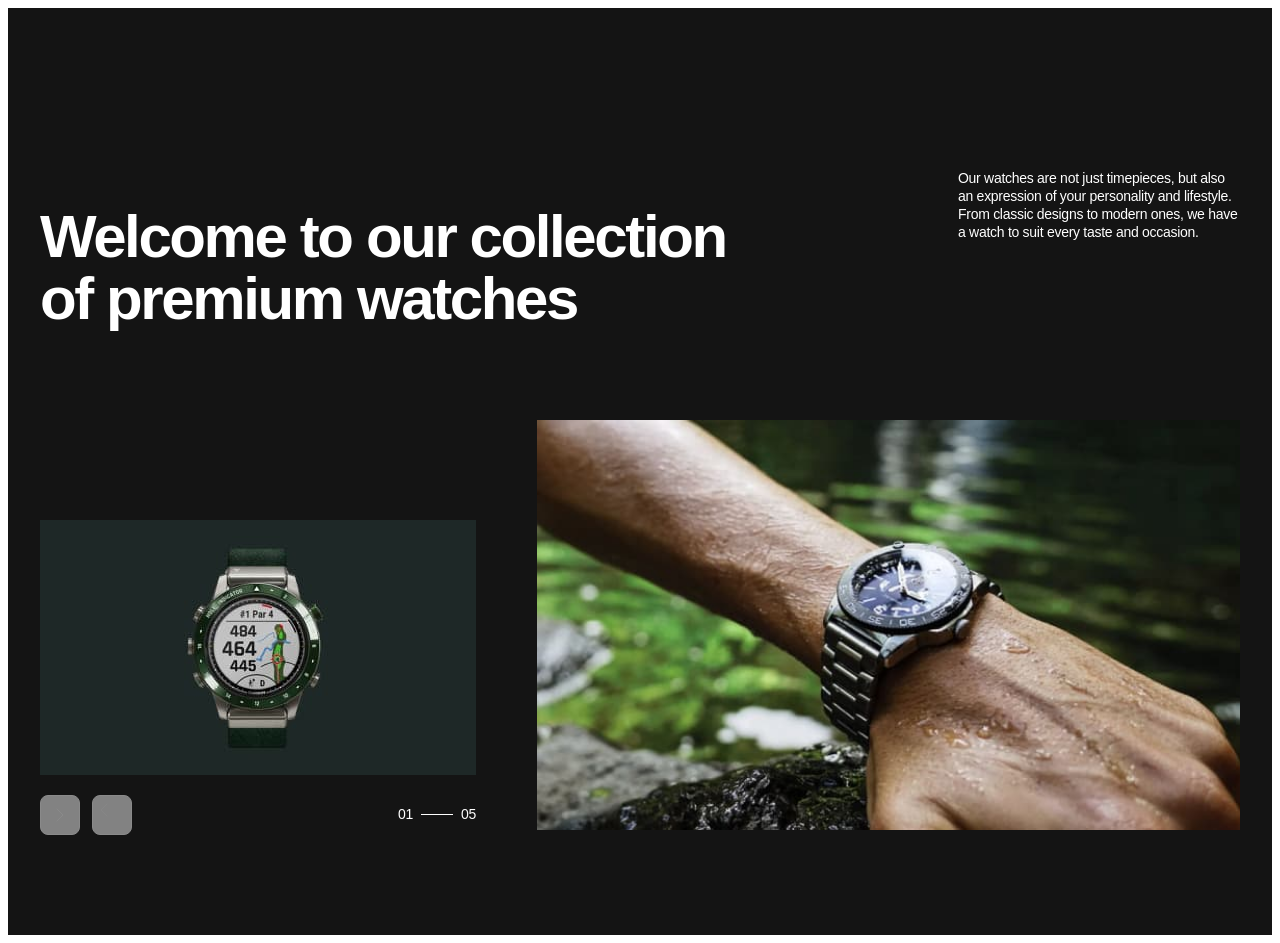
==== index.html @ 68abbcda "sample" ====
<!DOCTYPE html>
<html lang="en">

<head>
    <meta charset="UTF-8" />
    <meta name="keywords" content="premium watches" />
    <meta name="description"
        content="Our watches are not just timepieces, but also an expression of your personality and lifestyle. From classic designs to modern ones, we have a watch to suit every taste and occasion." />
    <link rel="icon" type="image/svg+xml" href="/favicon.svg" />
    <meta name="viewport" content="width=device-width, initial-scale=1.0" />
    <title>The Watch spot</title>
    <link href="https://unpkg.com/aos@2.3.1/dist/aos.css" rel="stylesheet" />
    <link rel="stylesheet" href="https://cdn.jsdelivr.net/npm/swiper@9/swiper-bundle.min.css" />
    <link rel="stylesheet" href="./css/sample.css" />
</head>

<body>
<section class="section hero-section">
    <div class="container">
        <div class="hero">
            <h1 class="hero-title">Welcome to our collection of premium watches</h1>
            <p class="hero-text">
                Our watches are not just timepieces, but 
                also an expression of your personality 
                and lifestyle. From classic designs to
                modern ones, we have a watch to suit 
                every taste and occasion.
            </p>
            <div class="hero-top-slider">
                <div class="swiper-container hero-slider">
                    <div class="swiper-wrapper">
                        <div class="swiper-slide">
                            <img srcset="./img/1@2x.jpg 2x" src="./img/1.jpg" alt="watches"
                                width="266" height="200" />
                        </div>
                        <div class="swiper-slide">
                            <img srcset="./img/2@2x.jpg 2x" src="./img/2.jpg" alt="watches"
                                width="266" height="200" />
                        </div>
                        <div class="swiper-slide">
                            <img srcset="./img/3@2x.jpg 2x" src="./img/3.jpg" alt="watches"
                                width="266" height="200" />
                        </div>
                        <div class="swiper-slide">
                            <img srcset="./img/4@2x.jpg 2x" src="./img/4.jpg" alt="watches"
                                width="266" height="200" />
                        </div>
                        <div class="swiper-slide">
                            <img srcset="./img/5@2x.jpg 2x" src="./img/5.jpg" alt="watches"
                                width="266" height="200" />
                        </div>
                    </div>
                </div>
                <div class="slider-arrows">
                    <button type="button" class="swiper-arrows swiper-back">
                        <svg width="18" height="18">
                            <use href="./img/icons.svg#arrow_left"></use>
                        </svg>
                    </button>
                    <button type="button" class="swiper-arrows swiper-next">
                        <svg width="18" height="18">
                            <use href="./img/icons.svg#arrow_right"></use>
                        </svg>
                    </button>
                    <div class="swiper-number">
                        <span class="slide-first">01</span>
                        <span class="slide-last">05</span>
                    </div>
                </div>
            </div>
            <picture class="hero-image">
                <source srcset="./img/hero-img-mob@2x.jpg 2x, ./img/hero-img-mob.jpg"
                    media="(max-width: 767px)" />
                <source srcset="./img/hero-img-tablet@2x.jpg 2x, ./img/hero-img-tablet.jpg"
                    media="(min-width: 768px) and (max-width: 1279px)" />
                <source
                    srcset="./img/hero-img-desktop@2x.jpg 2x, ./img/hero-img-desktop.jpg"
                    media="(min-width: 1280px)" />
                <img src="./img/hero-img-mob.jpg" alt="watches" width="335" height="410" />
            </picture>
        </div>
    </div>
</section>


    <script src="https://cdn.jsdelivr.net/npm/swiper@9/swiper-bundle.min.js"></script>
    <script src="https://unpkg.com/aos@2.3.1/dist/aos.js"></script>
    <script src="js/hero_slider.js"></script>

</body>

</html>
---- css/sample.css ----
:root {
   --white-color: #ffffff;
   --white-transparent-color: rgba(255, 255, 255, 0.5);
   --black-color: #141414;
   --dark-green-color: #1e2827;
   --dark-gray-color: rgba(20, 20, 20, 0.5);
   --light-gray-color: rgba(20, 20, 20, 0.4);
   --copy-color: #c6cdd1;
   --red: red;
   --cubic: cubic-bezier(0.4, 0, 0.2, 1);

   font-family: Epilogue, Helvetica, Arial, sans-serif;
   font-size: 14px;
   line-height: 1.285714;
   font-weight: normal;
   letter-spacing: -0.02em;

   color: var(--black-color);
   background-color: var(--white-color);

   font-synthesis: none;
   text-rendering: optimizeLegibility;
   -webkit-font-smoothing: antialiased;
   -moz-osx-font-smoothing: grayscale;
   -webkit-text-size-adjust: 100%;
}

.body {
   display: inline-flex;
   flex-wrap: wrap;
   align-content: space-between;
   width: 100%;
   height: auto;
   min-height: 100vh;
}

.body.lock {
   overflow-x: hidden;
   overflow-y: hidden;
}

.container {
   position: relative;
   margin: 0 auto;
   padding: 0px 32px;
}

.section {
   position: relative;
   overflow-x: hidden;
   overflow-y: auto;
   padding: 100px 0px;
}

.hero-section {
   background: var(--black-color);
   color: var(--white-color);
   padding-top: 122px;
}

.hero {
   display: flex;
   flex-wrap: wrap;
   align-items: center;
   width: 100%;
   position: relative;
   gap: 40px 20px;
}
.hero-title {
   max-width: 750px;
   font-weight: 600;
   font-size: 60px;
   line-height: calc(62 / 60);
   letter-spacing: -0.04em;
   order: 1;
}
.hero-text {
   font-weight: 300;
   max-width: 248px;
   margin-left: auto;
   order: 3;
}
.hero-top-slider {
   order: 2;
   position: relative;
   width: 436px;
}
.hero-slider {
   position: relative;
   overflow: hidden;
   width: 100%;
   height: 255px;
   background: var(--dark-green-color);
}

.hero-slider img {
   height: 100%;
   width: 100%;
}

.slider-arrows {
   display: flex;
   flex-wrap: wrap;
   justify-content: space-between;
   align-items: center;
   margin-top: 20px;
}

.swiper-arrows {
   display: flex;
   flex-wrap: wrap;
   justify-content: center;
   align-items: center;
   width: 40px;
   height: 40px;
   border: 1px solid var(--white-color);
   border-radius: 8px;
   opacity: 0.5;
   cursor: pointer;
   margin-right: 12px;
   transition: opacity 250ms var(--cubic);
}

.swiper-arrows svg {
   width: 24px;
   height: 24px;
}

.swiper-arrows:hover,
.swiper-arrows:focus {
   opacity: 1;
}
.swiper-next {
   margin-right: auto;
}

.swiper-number {
   display: flex;
   flex-wrap: wrap;
   justify-content: center;
   align-items: center;
}
.slide-first {
   display: flex;
   align-items: center;
}
.slide-first:after {
   content: '';
   display: block;
   width: 32px;
   height: 1px;
   margin: 0px 8px;
   background: var(--white-color);
}
.hero-image {
   order: 4;
}
.hero-image img {
   width: 100%;
}

@media screen and (max-width: 767px) {
   .hero-title {
      max-width: 653px;
      font-size: 38px;
      line-height: calc(40 / 38);
   }
   .hero-top-slider {
      width: 266px;
   }
   .hero-slider {
      height: 200px;
   }
   .swiper-arrows {
      width: 32px;
      height: 32px;
   }
   .swiper-arrows svg {
      width: 18px;
      height: 18px;
   }
}

@media screen and (min-width: 768px) and (max-width: 1279px) {
   .hero-section {
      padding-top: 146px;
   }
   .hero-text {
      padding-bottom: 60px;
   }
}

@media screen and (min-width: 1280px) {
   .hero-section {
      padding-top: 148px;
   }
   .hero-text {
      order: 2;
      max-width: 282px;
      align-self: flex-start;
   }
   .hero-image {
      margin-left: auto;
   }
   .hero-top-slider {
      align-self: flex-end;
   }
}
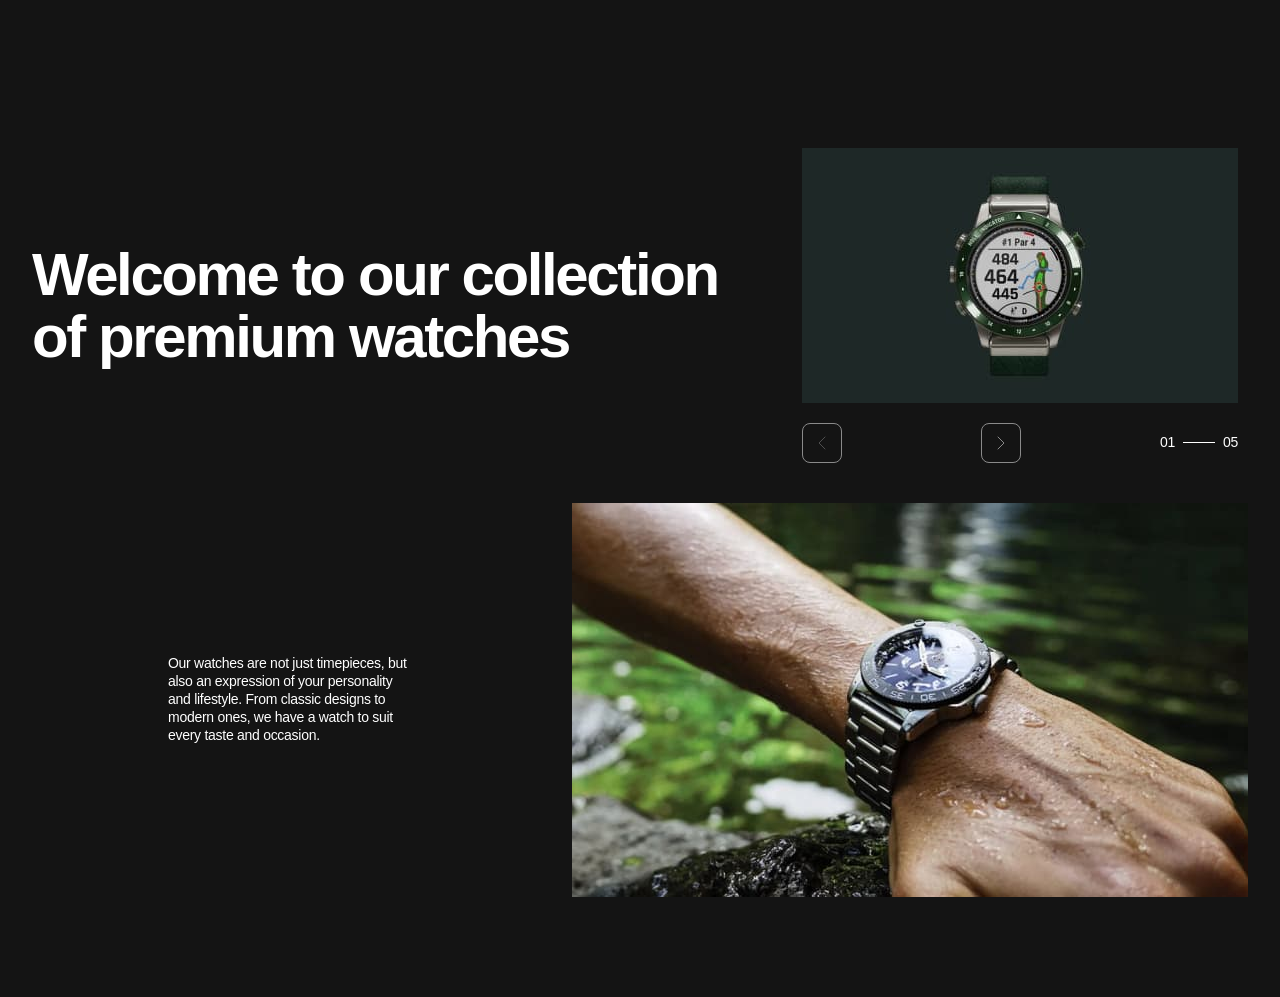
==== commit 9bd6bfa5: "sample" ====
--- a/index.html
+++ b/index.html
@@ -3,10 +3,6 @@
 
 <head>
     <meta charset="UTF-8" />
-    <meta name="keywords" content="premium watches" />
-    <meta name="description"
-        content="Our watches are not just timepieces, but also an expression of your personality and lifestyle. From classic designs to modern ones, we have a watch to suit every taste and occasion." />
-    <link rel="icon" type="image/svg+xml" href="/favicon.svg" />
     <meta name="viewport" content="width=device-width, initial-scale=1.0" />
     <title>The Watch spot</title>
     <link href="https://unpkg.com/aos@2.3.1/dist/aos.css" rel="stylesheet" />
@@ -18,46 +14,46 @@
 <section class="section hero-section">
     <div class="container">
         <div class="hero">
-            <h1 class="hero-title">Welcome to our collection of premium watches</h1>
-            <p class="hero-text">
+            <h1 class="hero_title">Welcome to our collection of premium watches</h1>
+            <p class="hero_text">
                 Our watches are not just timepieces, but 
                 also an expression of your personality 
                 and lifestyle. From classic designs to
                 modern ones, we have a watch to suit 
                 every taste and occasion.
             </p>
-            <div class="hero-top-slider">
-                <div class="swiper-container hero-slider">
-                    <div class="swiper-wrapper">
-                        <div class="swiper-slide">
+            <div class="hero_slider">
+                <div class="image-container hero-slider">
+                    <ul class="swiper-wrapper">
+                        <li class="swiper-slide">
                             <img srcset="./img/1@2x.jpg 2x" src="./img/1.jpg" alt="watches"
                                 width="266" height="200" />
-                        </div>
-                        <div class="swiper-slide">
+                        </li>
+                        <li class="swiper-slide">
                             <img srcset="./img/2@2x.jpg 2x" src="./img/2.jpg" alt="watches"
                                 width="266" height="200" />
-                        </div>
-                        <div class="swiper-slide">
+                        </li>
+                        <li class="swiper-slide">
                             <img srcset="./img/3@2x.jpg 2x" src="./img/3.jpg" alt="watches"
                                 width="266" height="200" />
-                        </div>
-                        <div class="swiper-slide">
+                        </li>
+                        <li class="swiper-slide">
                             <img srcset="./img/4@2x.jpg 2x" src="./img/4.jpg" alt="watches"
                                 width="266" height="200" />
-                        </div>
-                        <div class="swiper-slide">
+                        </li>
+                        <li class="swiper-slide">
                             <img srcset="./img/5@2x.jpg 2x" src="./img/5.jpg" alt="watches"
                                 width="266" height="200" />
-                        </div>
-                    </div>
+                        </li>
+                    </ul>
                 </div>
                 <div class="slider-arrows">
-                    <button type="button" class="swiper-arrows swiper-back">
+                    <button type="button" class="swiper-arrows prev">
                         <svg width="18" height="18">
                             <use href="./img/icons.svg#arrow_left"></use>
                         </svg>
                     </button>
-                    <button type="button" class="swiper-arrows swiper-next">
+                    <button type="button" class="swiper-arrows next">
                         <svg width="18" height="18">
                             <use href="./img/icons.svg#arrow_right"></use>
                         </svg>
--- a/css/sample.css
+++ b/css/sample.css
@@ -25,6 +25,93 @@
    -webkit-text-size-adjust: 100%;
 }
 
+*,
+::after,
+::before,
+legend {
+   box-sizing: border-box;
+}
+
+html {
+   line-height: 1.15;
+   -webkit-text-size-adjust: 100%;
+}
+
+body {
+   margin: 0;
+}
+
+img {
+   max-width: 100%;
+   height: auto;
+   border-style: none;
+   object-fit: cover;
+}
+
+h1,
+h2,
+h3,
+h4,
+h5,
+h6,
+ol,
+p,
+ul {
+   padding: 0;
+   margin: 0;
+}
+
+menu,
+ol,
+ul {
+   list-style: none;
+}
+
+button,
+input,
+optgroup,
+select,
+textarea {
+   font-family: inherit;
+   margin: 0;
+   padding: 0;
+   outline: 0;
+}
+
+button,
+select {
+   text-transform: none;
+}
+
+[type='button'],
+[type='reset'],
+[type='submit'],
+button {
+   -webkit-appearance: button;
+   border: 0;
+   background: 0;
+}
+
+[type='button']::-moz-focus-inner,
+[type='reset']::-moz-focus-inner,
+[type='submit']::-moz-focus-inner,
+button::-moz-focus-inner {
+   border-style: none;
+   padding: 0;
+}
+
+[type='button']:-moz-focusring,
+[type='reset']:-moz-focusring,
+[type='submit']:-moz-focusring,
+button:-moz-focusring {
+   outline: ButtonText dotted 1px;
+}
+
+img,
+svg {
+   display: block;
+}
+
 .body {
    display: inline-flex;
    flex-wrap: wrap;
@@ -66,7 +153,7 @@
    position: relative;
    gap: 40px 20px;
 }
-.hero-title {
+.hero_title {
    max-width: 750px;
    font-weight: 600;
    font-size: 60px;
@@ -74,13 +161,13 @@
    letter-spacing: -0.04em;
    order: 1;
 }
-.hero-text {
+.hero_text {
    font-weight: 300;
    max-width: 248px;
    margin-left: auto;
    order: 3;
 }
-.hero-top-slider {
+.hero_slider {
    order: 2;
    position: relative;
    width: 436px;
@@ -113,12 +200,51 @@
    align-items: center;
    width: 40px;
    height: 40px;
+   border-radius: 8px;
    border: 1px solid var(--white-color);
-   border-radius: 8px;
    opacity: 0.5;
    cursor: pointer;
    margin-right: 12px;
    transition: opacity 250ms var(--cubic);
+}
+
+.button {
+   display: inline-flex;
+   flex-wrap: wrap;
+   justify-content: center;
+   align-items: center;
+   font-size: 12px;
+   line-height: calc(14 / 12);
+   font-weight: normal;
+   padding: 17px 35px;
+   border-radius: 8px;
+   border: 1px solid var(--dark-green-color);
+   background: var(--dark-green-color);
+   color: var(--white-color);
+   text-transform: uppercase;
+   transition: 250ms var(--cubic);
+   cursor: pointer;
+}
+
+.button:hover,
+.button:focus {
+   border: 1px solid var(--white-color);
+}
+
+.button:disabled {
+   opacity: 0.5;
+   cursor: auto;
+   pointer-events: none;
+}
+
+.button.button--full {
+   width: 100%;
+}
+
+@media screen and (max-width: 767px) {
+   .button {
+      padding: 14px 28px;
+   }
 }
 
 .swiper-arrows svg {
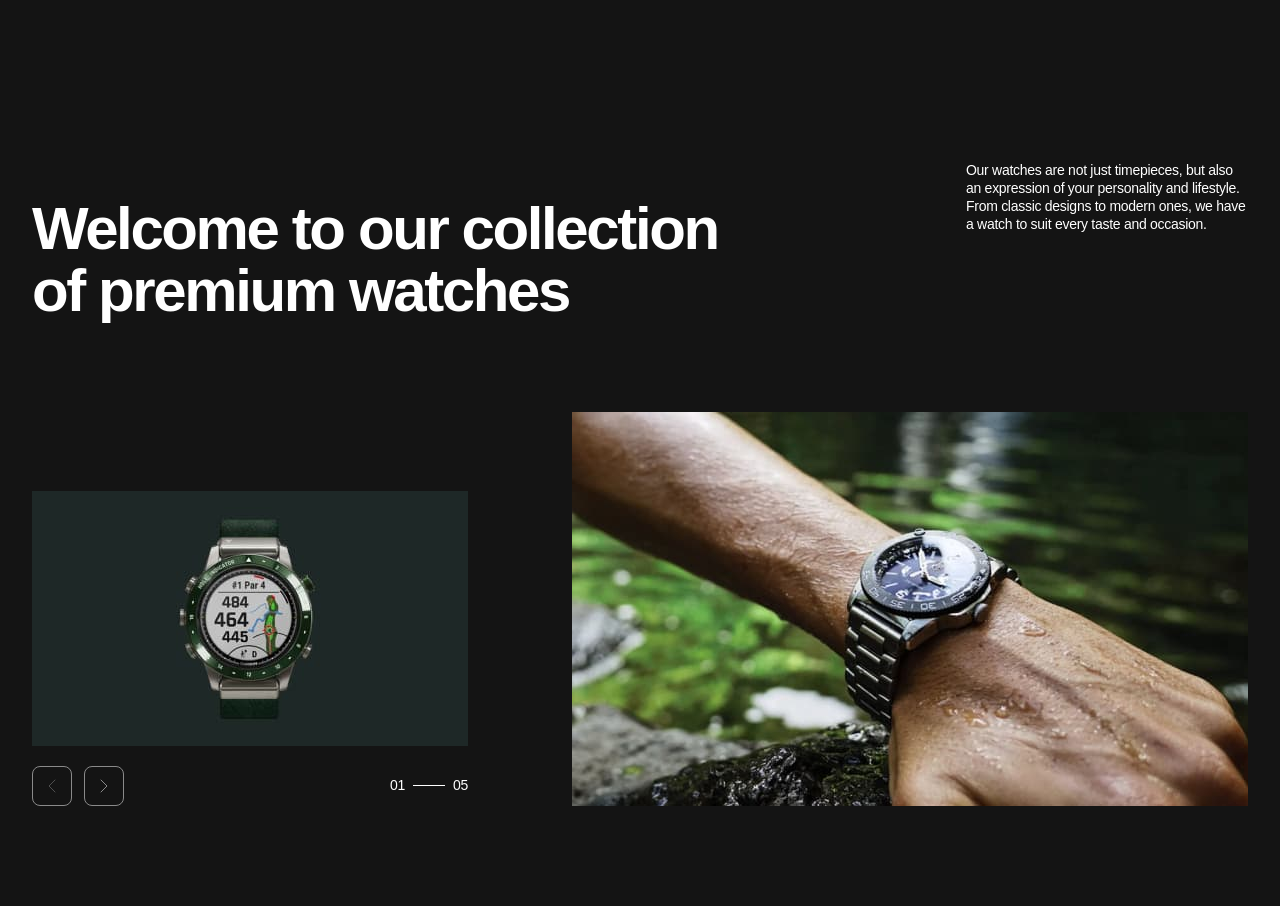
==== commit decfda54: "sample" ====
--- a/index.html
+++ b/index.html
@@ -14,46 +14,46 @@
 <section class="section hero-section">
     <div class="container">
         <div class="hero">
-            <h1 class="hero_title">Welcome to our collection of premium watches</h1>
-            <p class="hero_text">
+            <h1 class="hero-title">Welcome to our collection of premium watches</h1>
+            <p class="hero-text">
                 Our watches are not just timepieces, but 
                 also an expression of your personality 
                 and lifestyle. From classic designs to
                 modern ones, we have a watch to suit 
                 every taste and occasion.
             </p>
-            <div class="hero_slider">
-                <div class="image-container hero-slider">
-                    <ul class="swiper-wrapper">
-                        <li class="swiper-slide">
+            <div class="hero-top-slider">
+                <div class="swiper-container hero-slider">
+                    <div class="swiper-wrapper">
+                        <div class="swiper-slide">
                             <img srcset="./img/1@2x.jpg 2x" src="./img/1.jpg" alt="watches"
                                 width="266" height="200" />
-                        </li>
-                        <li class="swiper-slide">
+                        </div>
+                        <div class="swiper-slide">
                             <img srcset="./img/2@2x.jpg 2x" src="./img/2.jpg" alt="watches"
                                 width="266" height="200" />
-                        </li>
-                        <li class="swiper-slide">
+                        </div>
+                        <div class="swiper-slide">
                             <img srcset="./img/3@2x.jpg 2x" src="./img/3.jpg" alt="watches"
                                 width="266" height="200" />
-                        </li>
-                        <li class="swiper-slide">
+                        </div>
+                        <div class="swiper-slide">
                             <img srcset="./img/4@2x.jpg 2x" src="./img/4.jpg" alt="watches"
                                 width="266" height="200" />
-                        </li>
-                        <li class="swiper-slide">
+                        </div>
+                        <div class="swiper-slide">
                             <img srcset="./img/5@2x.jpg 2x" src="./img/5.jpg" alt="watches"
                                 width="266" height="200" />
-                        </li>
-                    </ul>
+                        </div>
+                    </div>
                 </div>
                 <div class="slider-arrows">
-                    <button type="button" class="swiper-arrows prev">
+                    <button type="button" class="swiper-arrows swiper-back">
                         <svg width="18" height="18">
                             <use href="./img/icons.svg#arrow_left"></use>
                         </svg>
                     </button>
-                    <button type="button" class="swiper-arrows next">
+                    <button type="button" class="swiper-arrows swiper-next">
                         <svg width="18" height="18">
                             <use href="./img/icons.svg#arrow_right"></use>
                         </svg>
--- a/css/sample.css
+++ b/css/sample.css
@@ -31,12 +31,10 @@
 legend {
    box-sizing: border-box;
 }
-
 html {
    line-height: 1.15;
    -webkit-text-size-adjust: 100%;
 }
-
 body {
    margin: 0;
 }
@@ -46,25 +44,6 @@
    height: auto;
    border-style: none;
    object-fit: cover;
-}
-
-h1,
-h2,
-h3,
-h4,
-h5,
-h6,
-ol,
-p,
-ul {
-   padding: 0;
-   margin: 0;
-}
-
-menu,
-ol,
-ul {
-   list-style: none;
 }
 
 button,
@@ -153,7 +132,7 @@
    position: relative;
    gap: 40px 20px;
 }
-.hero_title {
+.hero-title {
    max-width: 750px;
    font-weight: 600;
    font-size: 60px;
@@ -161,13 +140,13 @@
    letter-spacing: -0.04em;
    order: 1;
 }
-.hero_text {
+.hero-text {
    font-weight: 300;
    max-width: 248px;
    margin-left: auto;
    order: 3;
 }
-.hero_slider {
+.hero-top-slider {
    order: 2;
    position: relative;
    width: 436px;
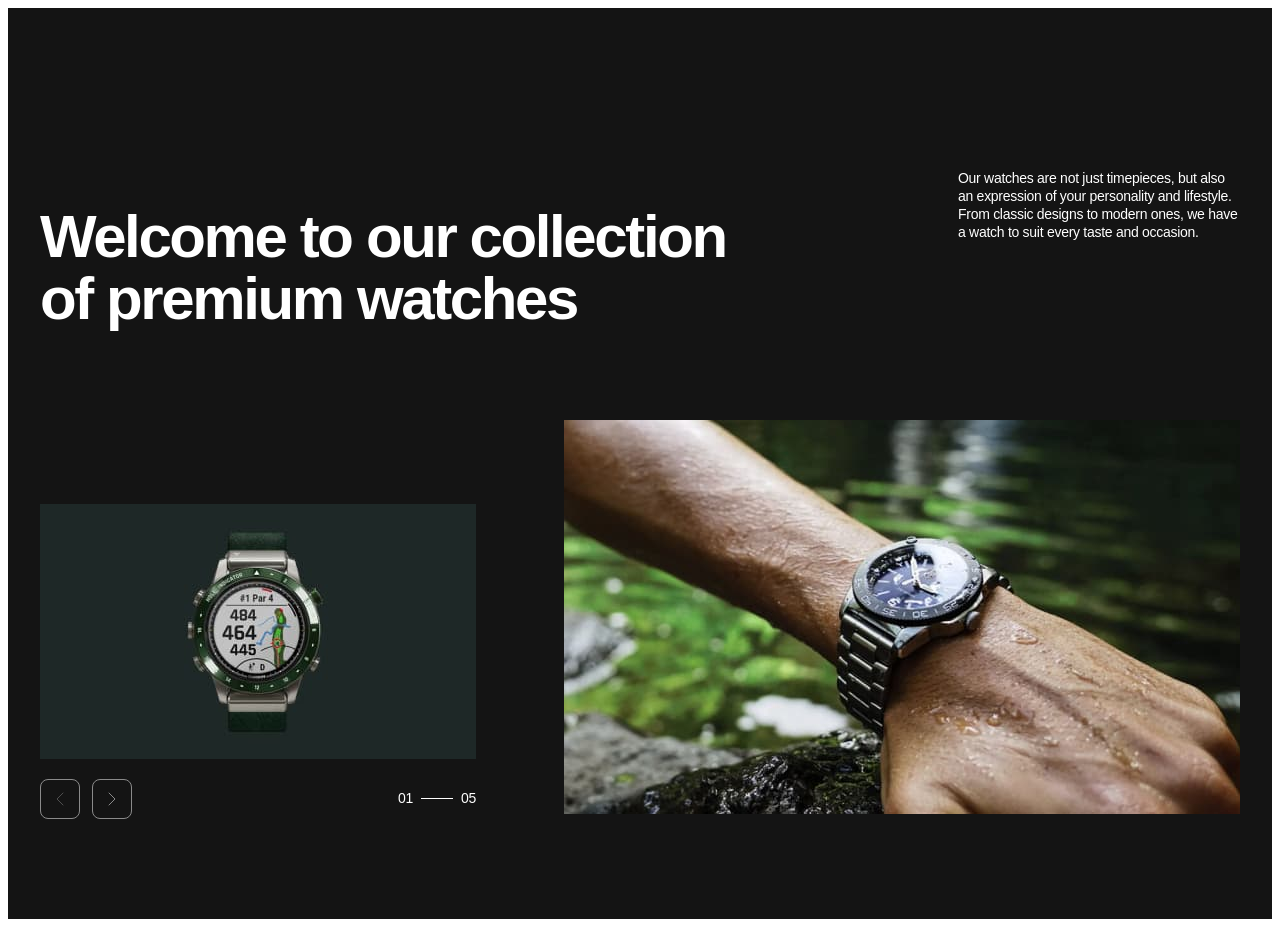
==== commit d7e924b9: "sample" ====
--- a/index.html
+++ b/index.html
@@ -16,34 +16,27 @@
         <div class="hero">
             <h1 class="hero-title">Welcome to our collection of premium watches</h1>
             <p class="hero-text">
-                Our watches are not just timepieces, but 
-                also an expression of your personality 
-                and lifestyle. From classic designs to
-                modern ones, we have a watch to suit 
+                Our watches are not just timepieces, but also an expression of your personality and lifestyle. From
+                classic designs to modern ones, we have a watch to suit
                 every taste and occasion.
             </p>
             <div class="hero-top-slider">
                 <div class="swiper-container hero-slider">
                     <div class="swiper-wrapper">
                         <div class="swiper-slide">
-                            <img srcset="./img/1@2x.jpg 2x" src="./img/1.jpg" alt="watches"
-                                width="266" height="200" />
+                            <img srcset="./img/1@2x.jpg 2x" src="./img/1.jpg" alt="watches" width="266" height="200" />
                         </div>
                         <div class="swiper-slide">
-                            <img srcset="./img/2@2x.jpg 2x" src="./img/2.jpg" alt="watches"
-                                width="266" height="200" />
+                            <img srcset="./img/2@2x.jpg 2x" src="./img/2.jpg" alt="watches" width="266" height="200" />
                         </div>
                         <div class="swiper-slide">
-                            <img srcset="./img/3@2x.jpg 2x" src="./img/3.jpg" alt="watches"
-                                width="266" height="200" />
+                            <img srcset="./img/3@2x.jpg 2x" src="./img/3.jpg" alt="watches" width="266" height="200" />
                         </div>
                         <div class="swiper-slide">
-                            <img srcset="./img/4@2x.jpg 2x" src="./img/4.jpg" alt="watches"
-                                width="266" height="200" />
+                            <img srcset="./img/4@2x.jpg 2x" src="./img/4.jpg" alt="watches" width="266" height="200" />
                         </div>
                         <div class="swiper-slide">
-                            <img srcset="./img/5@2x.jpg 2x" src="./img/5.jpg" alt="watches"
-                                width="266" height="200" />
+                            <img srcset="./img/5@2x.jpg 2x" src="./img/5.jpg" alt="watches" width="266" height="200" />
                         </div>
                     </div>
                 </div>
@@ -65,12 +58,10 @@
                 </div>
             </div>
             <picture class="hero-image">
-                <source srcset="./img/hero-img-mob@2x.jpg 2x, ./img/hero-img-mob.jpg"
-                    media="(max-width: 767px)" />
+                <source srcset="./img/hero-img-mob@2x.jpg 2x, ./img/hero-img-mob.jpg" media="(max-width: 767px)" />
                 <source srcset="./img/hero-img-tablet@2x.jpg 2x, ./img/hero-img-tablet.jpg"
                     media="(min-width: 768px) and (max-width: 1279px)" />
-                <source
-                    srcset="./img/hero-img-desktop@2x.jpg 2x, ./img/hero-img-desktop.jpg"
+                <source srcset="./img/hero-img-desktop@2x.jpg 2x, ./img/hero-img-desktop.jpg"
                     media="(min-width: 1280px)" />
                 <img src="./img/hero-img-mob.jpg" alt="watches" width="335" height="410" />
             </picture>
--- a/css/sample.css
+++ b/css/sample.css
@@ -25,27 +25,12 @@
    -webkit-text-size-adjust: 100%;
 }
 
-*,
-::after,
-::before,
-legend {
-   box-sizing: border-box;
-}
-html {
-   line-height: 1.15;
-   -webkit-text-size-adjust: 100%;
-}
-body {
-   margin: 0;
-}
-
 img {
    max-width: 100%;
    height: auto;
    border-style: none;
    object-fit: cover;
 }
-
 button,
 input,
 optgroup,
@@ -56,12 +41,10 @@
    padding: 0;
    outline: 0;
 }
-
 button,
 select {
    text-transform: none;
 }
-
 [type='button'],
 [type='reset'],
 [type='submit'],
@@ -70,7 +53,6 @@
    border: 0;
    background: 0;
 }
-
 [type='button']::-moz-focus-inner,
 [type='reset']::-moz-focus-inner,
 [type='submit']::-moz-focus-inner,
@@ -78,7 +60,6 @@
    border-style: none;
    padding: 0;
 }
-
 [type='button']:-moz-focusring,
 [type='reset']:-moz-focusring,
 [type='submit']:-moz-focusring,
@@ -86,24 +67,6 @@
    outline: ButtonText dotted 1px;
 }
 
-img,
-svg {
-   display: block;
-}
-
-.body {
-   display: inline-flex;
-   flex-wrap: wrap;
-   align-content: space-between;
-   width: 100%;
-   height: auto;
-   min-height: 100vh;
-}
-
-.body.lock {
-   overflow-x: hidden;
-   overflow-y: hidden;
-}
 
 .container {
    position: relative;
@@ -132,6 +95,7 @@
    position: relative;
    gap: 40px 20px;
 }
+
 .hero-title {
    max-width: 750px;
    font-weight: 600;
@@ -140,17 +104,20 @@
    letter-spacing: -0.04em;
    order: 1;
 }
+
 .hero-text {
    font-weight: 300;
    max-width: 248px;
    margin-left: auto;
    order: 3;
 }
+
 .hero-top-slider {
    order: 2;
    position: relative;
    width: 436px;
 }
+
 .hero-slider {
    position: relative;
    overflow: hidden;
@@ -179,53 +146,14 @@
    align-items: center;
    width: 40px;
    height: 40px;
+   border: 1px solid var(--white-color);
    border-radius: 8px;
-   border: 1px solid var(--white-color);
    opacity: 0.5;
    cursor: pointer;
    margin-right: 12px;
    transition: opacity 250ms var(--cubic);
 }
 
-.button {
-   display: inline-flex;
-   flex-wrap: wrap;
-   justify-content: center;
-   align-items: center;
-   font-size: 12px;
-   line-height: calc(14 / 12);
-   font-weight: normal;
-   padding: 17px 35px;
-   border-radius: 8px;
-   border: 1px solid var(--dark-green-color);
-   background: var(--dark-green-color);
-   color: var(--white-color);
-   text-transform: uppercase;
-   transition: 250ms var(--cubic);
-   cursor: pointer;
-}
-
-.button:hover,
-.button:focus {
-   border: 1px solid var(--white-color);
-}
-
-.button:disabled {
-   opacity: 0.5;
-   cursor: auto;
-   pointer-events: none;
-}
-
-.button.button--full {
-   width: 100%;
-}
-
-@media screen and (max-width: 767px) {
-   .button {
-      padding: 14px 28px;
-   }
-}
-
 .swiper-arrows svg {
    width: 24px;
    height: 24px;
@@ -235,6 +163,7 @@
 .swiper-arrows:focus {
    opacity: 1;
 }
+
 .swiper-next {
    margin-right: auto;
 }
@@ -245,10 +174,12 @@
    justify-content: center;
    align-items: center;
 }
+
 .slide-first {
    display: flex;
    align-items: center;
 }
+
 .slide-first:after {
    content: '';
    display: block;
@@ -257,9 +188,11 @@
    margin: 0px 8px;
    background: var(--white-color);
 }
+
 .hero-image {
    order: 4;
 }
+
 .hero-image img {
    width: 100%;
 }
@@ -270,16 +203,20 @@
       font-size: 38px;
       line-height: calc(40 / 38);
    }
+
    .hero-top-slider {
       width: 266px;
    }
+
    .hero-slider {
       height: 200px;
    }
+
    .swiper-arrows {
       width: 32px;
       height: 32px;
    }
+
    .swiper-arrows svg {
       width: 18px;
       height: 18px;
@@ -290,6 +227,7 @@
    .hero-section {
       padding-top: 146px;
    }
+
    .hero-text {
       padding-bottom: 60px;
    }
@@ -299,15 +237,18 @@
    .hero-section {
       padding-top: 148px;
    }
+
    .hero-text {
       order: 2;
       max-width: 282px;
       align-self: flex-start;
    }
+
    .hero-image {
       margin-left: auto;
    }
+
    .hero-top-slider {
       align-self: flex-end;
    }
-}
+}
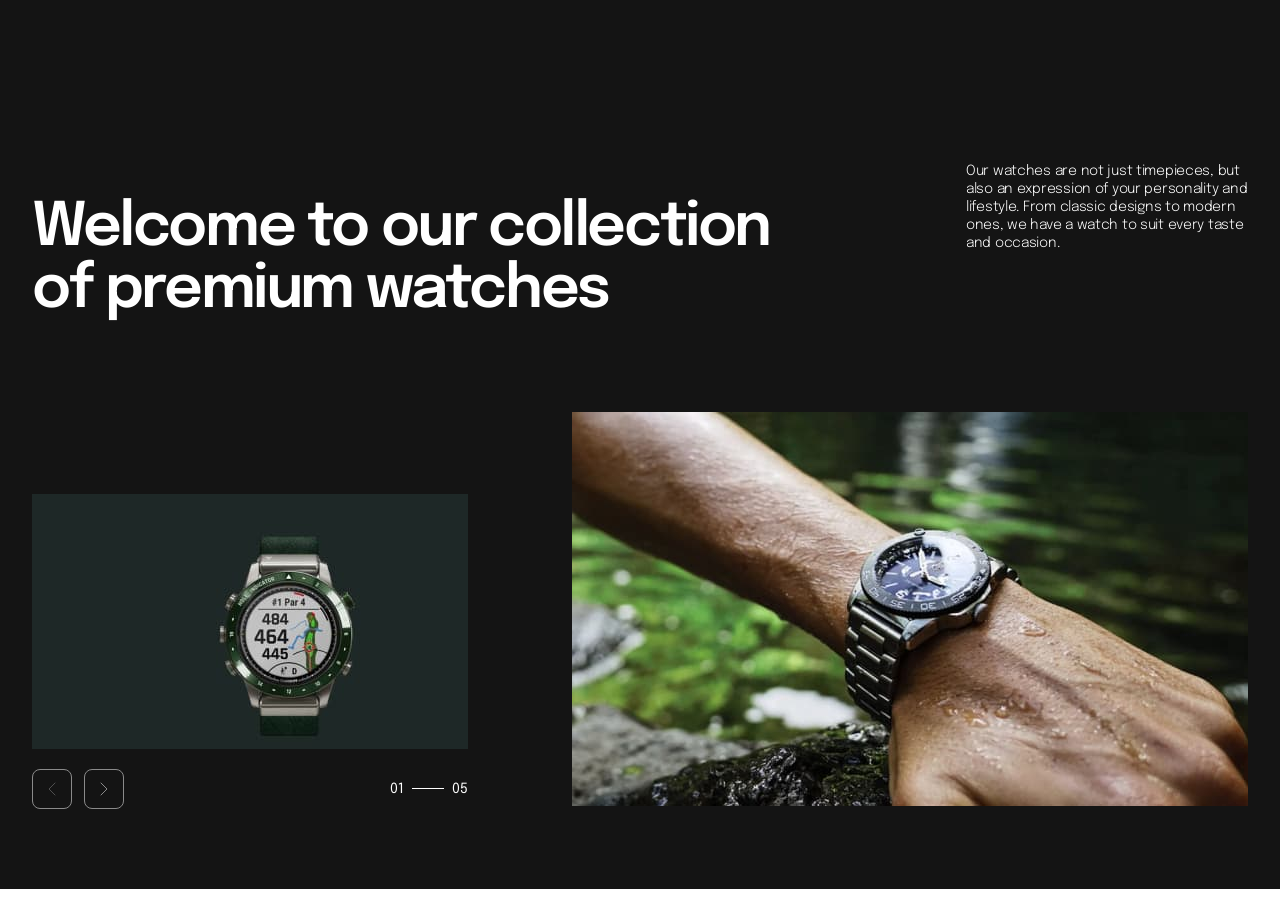
==== commit 2c9028e9: "hero section" ====
--- a/index.html
+++ b/index.html
@@ -6,6 +6,7 @@
     <meta name="viewport" content="width=device-width, initial-scale=1.0" />
     <title>The Watch spot</title>
     <link href="https://unpkg.com/aos@2.3.1/dist/aos.css" rel="stylesheet" />
+    <link href="https://fonts.googleapis.com/css2?family=Epilogue:wght@300;600&display=swap" rel="stylesheet">
     <link rel="stylesheet" href="https://cdn.jsdelivr.net/npm/swiper@9/swiper-bundle.min.css" />
     <link rel="stylesheet" href="./css/sample.css" />
 </head>
@@ -22,23 +23,23 @@
             </p>
             <div class="hero-top-slider">
                 <div class="swiper-container hero-slider">
-                    <div class="swiper-wrapper">
-                        <div class="swiper-slide">
-                            <img srcset="./img/1@2x.jpg 2x" src="./img/1.jpg" alt="watches" width="266" height="200" />
-                        </div>
-                        <div class="swiper-slide">
-                            <img srcset="./img/2@2x.jpg 2x" src="./img/2.jpg" alt="watches" width="266" height="200" />
-                        </div>
-                        <div class="swiper-slide">
-                            <img srcset="./img/3@2x.jpg 2x" src="./img/3.jpg" alt="watches" width="266" height="200" />
-                        </div>
-                        <div class="swiper-slide">
-                            <img srcset="./img/4@2x.jpg 2x" src="./img/4.jpg" alt="watches" width="266" height="200" />
-                        </div>
-                        <div class="swiper-slide">
-                            <img srcset="./img/5@2x.jpg 2x" src="./img/5.jpg" alt="watches" width="266" height="200" />
-                        </div>
-                    </div>
+                <ul class="swiper-wrapper">
+                    <li class="swiper-slide">
+                        <img srcset="./img/1@2x.jpg 2x" src="./img/1.jpg" alt="watches" width="266" height="200" />
+                    </li>
+                    <li class="swiper-slide">
+                        <img srcset="./img/2@2x.jpg 2x" src="./img/2.jpg" alt="watches" width="266" height="200" />
+                    </li>
+                    <li class="swiper-slide">
+                        <img srcset="./img/3@2x.jpg 2x" src="./img/3.jpg" alt="watches" width="266" height="200" />
+                    </li>
+                    <li class="swiper-slide">
+                        <img srcset="./img/4@2x.jpg 2x" src="./img/4.jpg" alt="watches" width="266" height="200" />
+                    </li>
+                    <li class="swiper-slide">
+                        <img srcset="./img/5@2x.jpg 2x" src="./img/5.jpg" alt="watches" width="266" height="200" />
+                    </li>
+                </ul>
                 </div>
                 <div class="slider-arrows">
                     <button type="button" class="swiper-arrows swiper-back">
--- a/css/sample.css
+++ b/css/sample.css
@@ -1,28 +1,17 @@
+/* global css */
+
 :root {
-   --white-color: #ffffff;
-   --white-transparent-color: rgba(255, 255, 255, 0.5);
-   --black-color: #141414;
-   --dark-green-color: #1e2827;
-   --dark-gray-color: rgba(20, 20, 20, 0.5);
-   --light-gray-color: rgba(20, 20, 20, 0.4);
-   --copy-color: #c6cdd1;
-   --red: red;
+   --color-white: #ffffff;
+   --color-black: #141414;
+   --color-gark-green: #1e2827;
    --cubic: cubic-bezier(0.4, 0, 0.2, 1);
-
+}
+
+body {
    font-family: Epilogue, Helvetica, Arial, sans-serif;
    font-size: 14px;
-   line-height: 1.285714;
-   font-weight: normal;
-   letter-spacing: -0.02em;
-
-   color: var(--black-color);
-   background-color: var(--white-color);
-
-   font-synthesis: none;
-   text-rendering: optimizeLegibility;
-   -webkit-font-smoothing: antialiased;
-   -moz-osx-font-smoothing: grayscale;
-   -webkit-text-size-adjust: 100%;
+   margin:0;
+   padding: 0;
 }
 
 img {
@@ -31,59 +20,86 @@
    border-style: none;
    object-fit: cover;
 }
-button,
-input,
-optgroup,
-select,
-textarea {
+
+
+.container {
+   position: relative;
+   margin: 0 auto;
+   padding: 0px 32px;
+}
+
+.section {
+   position: relative;
+   overflow-x: hidden;
+   overflow-y: auto;
+   padding: 100px 0px;
+}
+
+@media screen and (max-width: 767px) {
+   .container {
+      max-width: 375px;
+      padding: 0px 20px;
+   }
+
+   .section {
+      padding: 40px 0px;
+   }
+}
+
+@media screen and (min-width: 768px) and (max-width: 1279px) {
+   .container {
+      max-width: 768px;
+   }
+
+   .section {
+      padding: 64px 0px;
+   }
+}
+
+@media screen and (min-width: 1280px) {
+   .container {
+      max-width: 1240px;
+   }
+
+   .section {
+      padding: 80px 0px;
+   }
+}
+
+/* hero section css */
+
+button {
    font-family: inherit;
    margin: 0;
    padding: 0;
    outline: 0;
 }
-button,
-select {
+
+button {
    text-transform: none;
 }
+
 [type='button'],
-[type='reset'],
-[type='submit'],
 button {
    -webkit-appearance: button;
    border: 0;
    background: 0;
 }
+
 [type='button']::-moz-focus-inner,
-[type='reset']::-moz-focus-inner,
-[type='submit']::-moz-focus-inner,
 button::-moz-focus-inner {
    border-style: none;
    padding: 0;
 }
+
 [type='button']:-moz-focusring,
-[type='reset']:-moz-focusring,
-[type='submit']:-moz-focusring,
 button:-moz-focusring {
    outline: ButtonText dotted 1px;
 }
 
-
-.container {
-   position: relative;
-   margin: 0 auto;
-   padding: 0px 32px;
-}
-
-.section {
-   position: relative;
-   overflow-x: hidden;
-   overflow-y: auto;
-   padding: 100px 0px;
-}
-
 .hero-section {
-   background: var(--black-color);
-   color: var(--white-color);
+   background: var(--color-black);
+   color: var(--color-white);
    padding-top: 122px;
 }
 
@@ -98,14 +114,23 @@
 
 .hero-title {
    max-width: 750px;
+   font-family: Epilogue;
+   color: var(--color-white);
+   font-size: 60px;
+   font-style: normal;
    font-weight: 600;
-   font-size: 60px;
-   line-height: calc(62 / 60);
+   line-height: 62px;
+   letter-spacing: -2.4px;
    letter-spacing: -0.04em;
    order: 1;
 }
 
 .hero-text {
+   font-family: Epilogue;
+   font-size: 14px;
+   font-style: normal;
+   line-height: 18px;
+   letter-spacing: -0.28px;
    font-weight: 300;
    max-width: 248px;
    margin-left: auto;
@@ -123,7 +148,7 @@
    overflow: hidden;
    width: 100%;
    height: 255px;
-   background: var(--dark-green-color);
+   background: var(--color-gark-green);
 }
 
 .hero-slider img {
@@ -146,7 +171,7 @@
    align-items: center;
    width: 40px;
    height: 40px;
-   border: 1px solid var(--white-color);
+   border: 1px solid var(--color-white);
    border-radius: 8px;
    opacity: 0.5;
    cursor: pointer;
@@ -186,7 +211,7 @@
    width: 32px;
    height: 1px;
    margin: 0px 8px;
-   background: var(--white-color);
+   background: var(--color-white);
 }
 
 .hero-image {
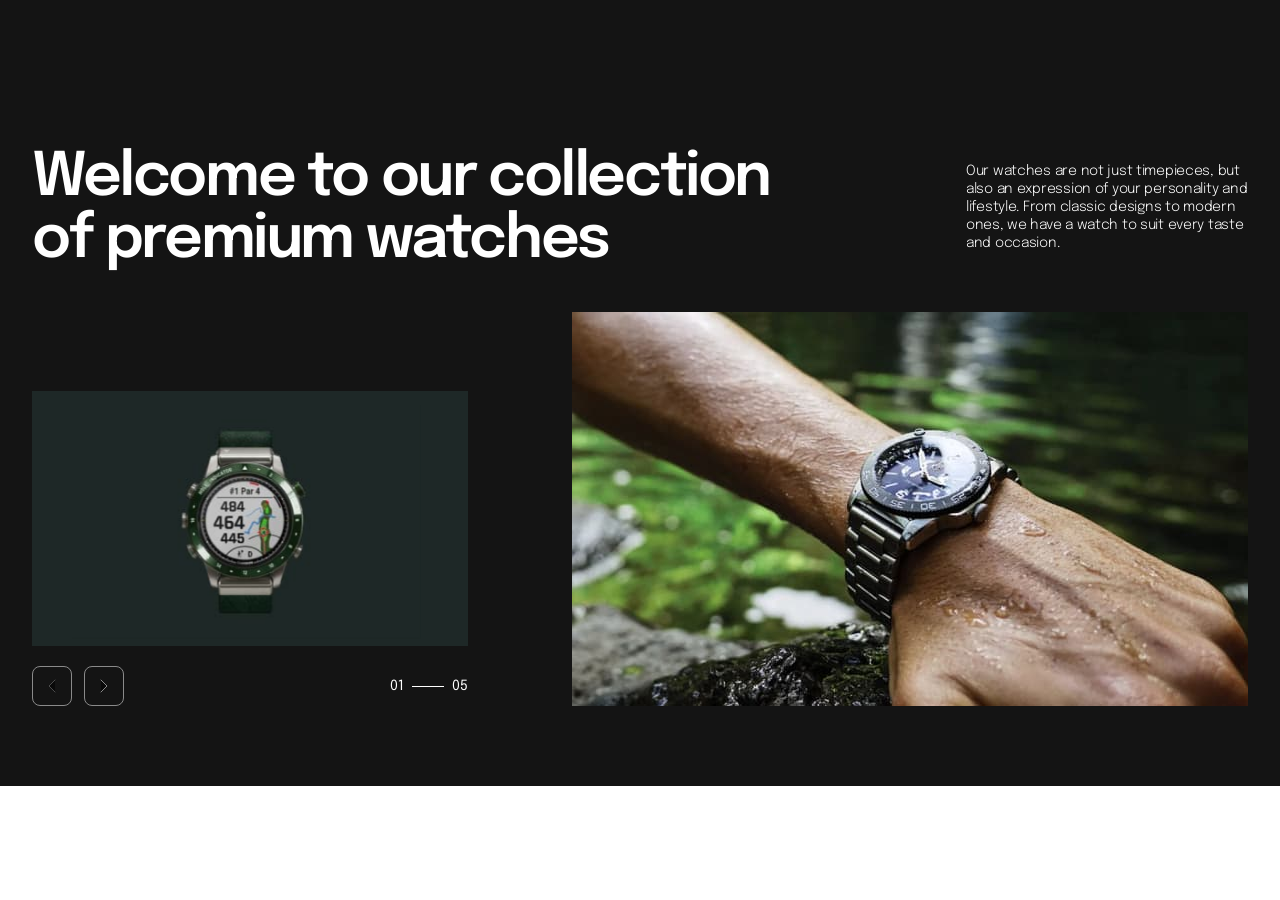
==== commit 30007423: "hero section" ====
--- a/index.html
+++ b/index.html
@@ -42,12 +42,12 @@
                 </ul>
                 </div>
                 <div class="slider-arrows">
-                    <button type="button" class="swiper-arrows swiper-back">
+                    <button type="button" class="arrows swiper-back">
                         <svg width="18" height="18">
                             <use href="./img/icons.svg#arrow_left"></use>
                         </svg>
                     </button>
-                    <button type="button" class="swiper-arrows swiper-next">
+                    <button type="button" class="arrows swiper-next">
                         <svg width="18" height="18">
                             <use href="./img/icons.svg#arrow_right"></use>
                         </svg>
--- a/css/sample.css
+++ b/css/sample.css
@@ -1,5 +1,3 @@
-/* global css */
-
 :root {
    --color-white: #ffffff;
    --color-black: #141414;
@@ -7,6 +5,18 @@
    --cubic: cubic-bezier(0.4, 0, 0.2, 1);
 }
 
+
+h1,
+h2,
+h3,
+h4,
+h5,
+h6
+ {
+   padding: 0;
+   margin: 0;
+}
+
 body {
    font-family: Epilogue, Helvetica, Arial, sans-serif;
    font-size: 14px;
@@ -19,6 +29,7 @@
    height: auto;
    border-style: none;
    object-fit: cover;
+   display:block;
 }
 
 
@@ -96,6 +107,7 @@
 button:-moz-focusring {
    outline: ButtonText dotted 1px;
 }
+
 
 .hero-section {
    background: var(--color-black);
@@ -121,7 +133,6 @@
    font-weight: 600;
    line-height: 62px;
    letter-spacing: -2.4px;
-   letter-spacing: -0.04em;
    order: 1;
 }
 
@@ -152,8 +163,9 @@
 }
 
 .hero-slider img {
-   height: 100%;
-   width: 100%;
+   width: 348px;
+   height: 233px;
+ 
 }
 
 .slider-arrows {
@@ -164,7 +176,7 @@
    margin-top: 20px;
 }
 
-.swiper-arrows {
+.arrows {
    display: flex;
    flex-wrap: wrap;
    justify-content: center;
@@ -179,13 +191,13 @@
    transition: opacity 250ms var(--cubic);
 }
 
-.swiper-arrows svg {
+.arrows svg {
    width: 24px;
    height: 24px;
 }
 
-.swiper-arrows:hover,
-.swiper-arrows:focus {
+.arrows:hover,
+.arrows:focus {
    opacity: 1;
 }
 
@@ -237,12 +249,12 @@
       height: 200px;
    }
 
-   .swiper-arrows {
+   .arrows {
       width: 32px;
       height: 32px;
    }
 
-   .swiper-arrows svg {
+   .arrows svg {
       width: 18px;
       height: 18px;
    }
@@ -276,4 +288,4 @@
    .hero-top-slider {
       align-self: flex-end;
    }
-}+}
